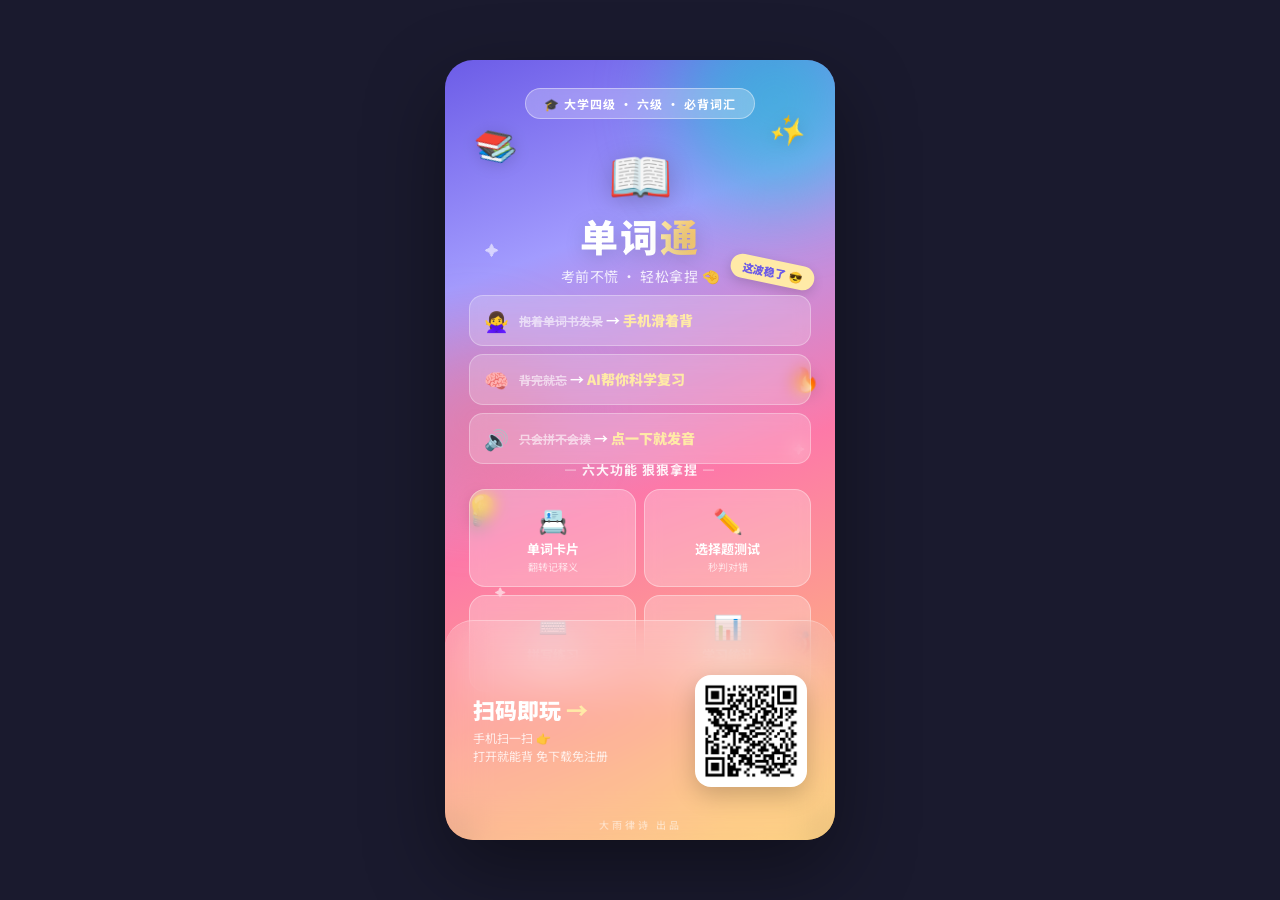
==== share-poster.html @ 096e8c7e "feat: add cloud sync + parent monitoring panel - js/sync.js: GitHub Contents API sync module (deboun" ====
<!DOCTYPE html>
<html lang="zh-CN">
<head>
<meta charset="UTF-8">
<meta name="viewport" content="width=device-width, initial-scale=1.0">
<title>单词通 - 分享海报</title>
<style>
  @import url('https://fonts.googleapis.com/css2?family=Noto+Sans+SC:wght@400;700;900&display=swap');

  * { margin: 0; padding: 0; box-sizing: border-box; }

  body {
    display: flex;
    justify-content: center;
    align-items: center;
    min-height: 100vh;
    background: #1a1a2e;
    font-family: 'Noto Sans SC', -apple-system, BlinkMacSystemFont, 'PingFang SC', 'Microsoft YaHei', sans-serif;
  }

  .poster {
    width: 390px;
    height: 780px;
    position: relative;
    overflow: hidden;
    border-radius: 28px;
    background: linear-gradient(160deg, #6C5CE7 0%, #A29BFE 25%, #FD79A8 55%, #FDCB6E 100%);
    box-shadow: 0 30px 80px rgba(0,0,0,0.4);
  }

  /* ---- 背景装饰 ---- */
  .blob {
    position: absolute;
    border-radius: 50%;
    filter: blur(40px);
    opacity: 0.5;
  }
  .blob-1 { width: 200px; height: 200px; background: #00CEC9; top: -60px; right: -40px; }
  .blob-2 { width: 160px; height: 160px; background: #FF6B6B; top: 280px; left: -50px; opacity: 0.35; }
  .blob-3 { width: 180px; height: 180px; background: #FDCB6E; bottom: -40px; right: -30px; opacity: 0.4; }

  /* 散落的装饰emoji */
  .deco-emoji {
    position: absolute;
    font-size: 28px;
    filter: drop-shadow(0 2px 8px rgba(0,0,0,0.15));
  }
  .deco-1 { top: 60px; left: 30px; transform: rotate(-15deg); font-size: 32px; }
  .deco-2 { top: 48px; right: 28px; transform: rotate(20deg); }
  .deco-3 { top: 300px; right: 16px; transform: rotate(-10deg); font-size: 24px; }
  .deco-4 { bottom: 310px; left: 18px; transform: rotate(15deg); font-size: 30px; }
  .deco-5 { bottom: 180px; right: 24px; transform: rotate(-20deg); font-size: 26px; }

  /* ---- 顶部标签 ---- */
  .top-badge {
    position: absolute;
    top: 28px;
    left: 50%;
    transform: translateX(-50%);
    background: rgba(255,255,255,0.25);
    backdrop-filter: blur(10px);
    -webkit-backdrop-filter: blur(10px);
    border: 1px solid rgba(255,255,255,0.4);
    border-radius: 20px;
    padding: 6px 18px;
    font-size: 12px;
    font-weight: 700;
    color: #fff;
    letter-spacing: 1px;
    white-space: nowrap;
  }

  /* ---- 主标题区 ---- */
  .hero {
    position: absolute;
    top: 75px;
    left: 0;
    right: 0;
    text-align: center;
    color: #fff;
  }

  .hero-emoji {
    font-size: 52px;
    margin-bottom: 4px;
    filter: drop-shadow(0 4px 12px rgba(0,0,0,0.2));
  }

  .hero-title {
    font-size: 38px;
    font-weight: 900;
    letter-spacing: 2px;
    line-height: 1.15;
    text-shadow: 0 4px 20px rgba(0,0,0,0.15);
  }

  .hero-title .accent {
    background: linear-gradient(90deg, #FFEAA7, #FDCB6E);
    -webkit-background-clip: text;
    -webkit-text-fill-color: transparent;
    background-clip: text;
  }

  .hero-sub {
    font-size: 14px;
    margin-top: 8px;
    opacity: 0.85;
    font-weight: 400;
    letter-spacing: 0.5px;
  }

  /* ---- 中间痛点文案 ---- */
  .pain-points {
    position: absolute;
    top: 235px;
    left: 24px;
    right: 24px;
    display: flex;
    flex-direction: column;
    gap: 8px;
  }

  .pain-item {
    background: rgba(255,255,255,0.2);
    backdrop-filter: blur(8px);
    -webkit-backdrop-filter: blur(8px);
    border: 1px solid rgba(255,255,255,0.3);
    border-radius: 14px;
    padding: 10px 14px;
    display: flex;
    align-items: center;
    gap: 10px;
    color: #fff;
    font-size: 14px;
    font-weight: 700;
  }

  .pain-item .icon {
    font-size: 20px;
    flex-shrink: 0;
  }

  .pain-item .text {
    line-height: 1.3;
  }

  .pain-item .strike {
    text-decoration: line-through;
    opacity: 0.6;
    font-size: 12px;
  }

  .pain-item .new {
    color: #FFEAA7;
    font-weight: 900;
  }

  /* ---- 功能卡片 ---- */
  .features {
    position: absolute;
    top: 400px;
    left: 24px;
    right: 24px;
  }

  .features-title {
    text-align: center;
    color: #fff;
    font-size: 13px;
    font-weight: 700;
    margin-bottom: 10px;
    opacity: 0.9;
    letter-spacing: 1px;
  }

  .feature-grid {
    display: grid;
    grid-template-columns: repeat(2, 1fr);
    gap: 8px;
  }

  .feature-card {
    background: rgba(255,255,255,0.25);
    backdrop-filter: blur(8px);
    -webkit-backdrop-filter: blur(8px);
    border: 1px solid rgba(255,255,255,0.35);
    border-radius: 16px;
    padding: 12px 10px;
    text-align: center;
    color: #fff;
  }

  .feature-card .f-icon {
    font-size: 24px;
    margin-bottom: 4px;
  }

  .feature-card .f-name {
    font-size: 13px;
    font-weight: 700;
    line-height: 1.2;
  }

  .feature-card .f-desc {
    font-size: 10px;
    opacity: 0.7;
    margin-top: 2px;
  }

  /* ---- 底部二维码区 ---- */
  .qr-section {
    position: absolute;
    bottom: 0;
    left: 0;
    right: 0;
    height: 220px;
    background: rgba(255,255,255,0.15);
    backdrop-filter: blur(20px);
    -webkit-backdrop-filter: blur(20px);
    border-top: 1px solid rgba(255,255,255,0.3);
    border-radius: 28px 28px 28px 28px;
    display: flex;
    align-items: center;
    justify-content: center;
    gap: 20px;
    padding: 0 28px;
  }

  .qr-left {
    flex: 1;
    color: #fff;
  }

  .qr-left .cta {
    font-size: 22px;
    font-weight: 900;
    line-height: 1.2;
    margin-bottom: 6px;
  }

  .qr-left .cta .highlight {
    color: #FFEAA7;
  }

  .qr-left .scan-tip {
    font-size: 12px;
    opacity: 0.8;
    line-height: 1.5;
  }

  .qr-left .scan-tip .arrow {
    display: inline-block;
    animation: nudge 1.5s ease-in-out infinite;
  }

  @keyframes nudge {
    0%, 100% { transform: translateX(0); }
    50% { transform: translateX(4px); }
  }

  .qr-right {
    position: relative;
  }

  .qr-frame {
    background: #fff;
    padding: 8px;
    border-radius: 16px;
    box-shadow: 0 8px 24px rgba(0,0,0,0.2);
  }

  .qr-frame img {
    width: 96px;
    height: 96px;
    display: block;
  }

  .qr-corner {
    position: absolute;
    font-size: 18px;
  }
  .qr-corner.tl { top: -8px; left: -8px; }
  .qr-corner.br { bottom: -8px; right: -8px; }

  /* ---- 签名 ---- */
  .signature {
    position: absolute;
    bottom: 8px;
    left: 0;
    right: 0;
    text-align: center;
    font-size: 10px;
    color: rgba(255,255,255,0.5);
    letter-spacing: 3px;
    font-weight: 500;
  }

  /* ---- 闪光点装饰 ---- */
  .sparkle {
    position: absolute;
    color: rgba(255,255,255,0.6);
    font-size: 14px;
  }
  .sp-1 { top: 180px; left: 40px; }
  .sp-2 { top: 210px; right: 50px; font-size: 10px; }
  .sp-3 { top: 380px; right: 30px; font-size: 12px; }
  .sp-4 { bottom: 240px; left: 50px; font-size: 11px; }

  /* ---- 流行语标签 ---- */
  .slang-tag {
    position: absolute;
    top: 200px;
    right: 20px;
    background: #FFEAA7;
    color: #6C5CE7;
    font-size: 11px;
    font-weight: 900;
    padding: 4px 12px;
    border-radius: 12px;
    transform: rotate(12deg);
    box-shadow: 0 4px 12px rgba(0,0,0,0.15);
  }
</style>
</head>
<body>
  <div class="poster">
    <!-- 背景装饰 -->
    <div class="blob blob-1"></div>
    <div class="blob blob-2"></div>
    <div class="blob blob-3"></div>

    <!-- 散落emoji -->
    <div class="deco-emoji deco-1">📚</div>
    <div class="deco-emoji deco-2">✨</div>
    <div class="deco-emoji deco-3">🔥</div>
    <div class="deco-emoji deco-4">💡</div>
    <div class="deco-emoji deco-5">🎯</div>

    <!-- 闪光点 -->
    <div class="sparkle sp-1">✦</div>
    <div class="sparkle sp-2">✦</div>
    <div class="sparkle sp-3">✦</div>
    <div class="sparkle sp-4">✦</div>

    <!-- 顶部标签 -->
    <div class="top-badge">🎓 大学四级 · 六级 · 必背词汇</div>

    <!-- 主标题 -->
    <div class="hero">
      <div class="hero-emoji">📖</div>
      <div class="hero-title">单词<span class="accent">通</span></div>
      <div class="hero-sub">考前不慌 · 轻松拿捏 🤏</div>
    </div>

    <!-- 流行语标签 -->
    <div class="slang-tag">这波稳了 😎</div>

    <!-- 痛点文案 -->
    <div class="pain-points">
      <div class="pain-item">
        <span class="icon">🙅‍♀️</span>
        <span class="text">
          <span class="strike">抱着单词书发呆</span>
          → <span class="new">手机滑着背</span>
        </span>
      </div>
      <div class="pain-item">
        <span class="icon">🧠</span>
        <span class="text">
          <span class="strike">背完就忘</span>
          → <span class="new">AI帮你科学复习</span>
        </span>
      </div>
      <div class="pain-item">
        <span class="icon">🔊</span>
        <span class="text">
          <span class="strike">只会拼不会读</span>
          → <span class="new">点一下就发音</span>
        </span>
      </div>
    </div>

    <!-- 功能卡片 -->
    <div class="features">
      <div class="features-title">— 六大功能 狠狠拿捏 —</div>
      <div class="feature-grid">
        <div class="feature-card">
          <div class="f-icon">📇</div>
          <div class="f-name">单词卡片</div>
          <div class="f-desc">翻转记释义</div>
        </div>
        <div class="feature-card">
          <div class="f-icon">✏️</div>
          <div class="f-name">选择题测试</div>
          <div class="f-desc">秒判对错</div>
        </div>
        <div class="feature-card">
          <div class="f-icon">⌨️</div>
          <div class="f-name">拼写练习</div>
          <div class="f-desc">手敲记更牢</div>
        </div>
        <div class="feature-card">
          <div class="f-icon">📊</div>
          <div class="f-name">学习统计</div>
          <div class="f-desc">进度看得见</div>
        </div>
      </div>
    </div>

    <!-- 底部二维码 -->
    <div class="qr-section">
      <div class="qr-left">
        <div class="cta">扫码即玩 <span class="highlight">→</span></div>
        <div class="scan-tip">
          手机扫一扫 <span class="arrow">👉</span><br>
          打开就能背 免下载免注册
        </div>
      </div>
      <div class="qr-right">
        <div class="qr-frame">
          <img src="[data-uri]" alt="QR Code" />
        </div>
      </div>
    </div>

    <!-- 签名 -->
    <div class="signature">大雨律诗 出品</div>
  </div>
</body>
</html>
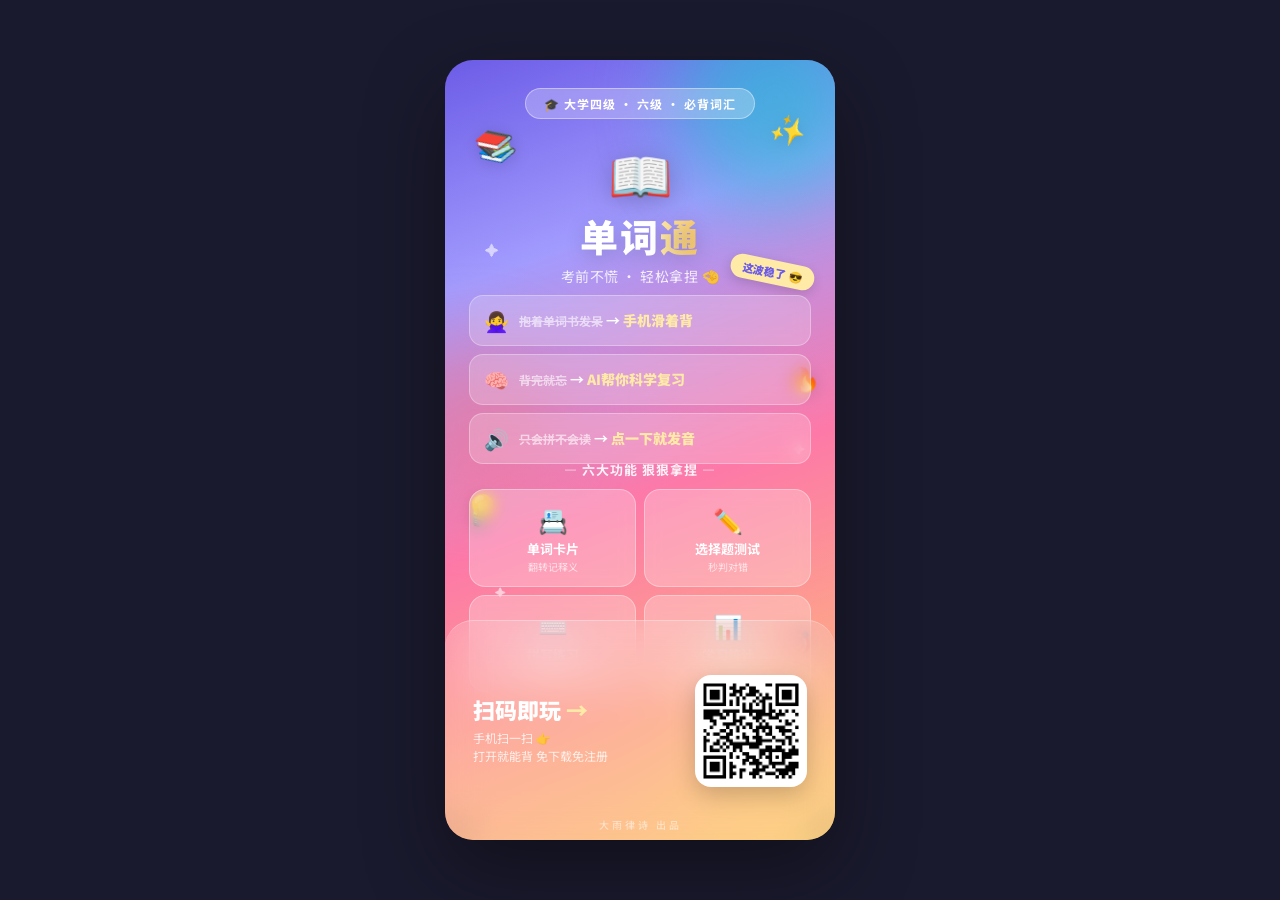
==== commit 28dfbcd3: "fix: update poster QR code to GitHub Pages URL" ====
--- a/share-poster.html
+++ b/share-poster.html
@@ -418,7 +418,7 @@
       </div>
       <div class="qr-right">
         <div class="qr-frame">
-          <img src="[data-uri]" alt="QR Code" />
+          <img src="[data-uri]" alt="QR Code" />
         </div>
       </div>
     </div>
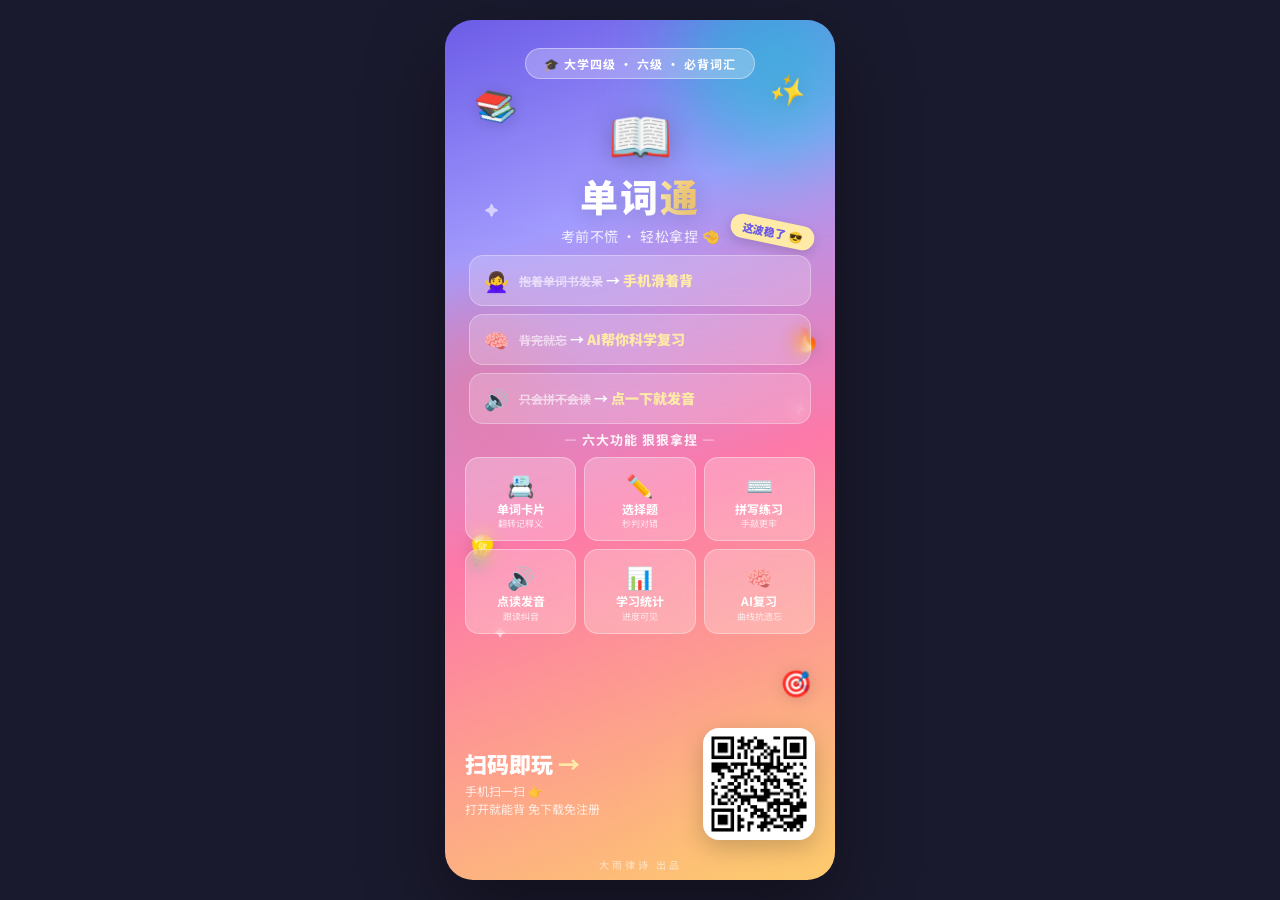
==== commit 700e66b5: "feat: enlarge poster to 860h + add 2 missing feature cards (real 6 features)" ====
--- a/share-poster.html
+++ b/share-poster.html
@@ -20,7 +20,7 @@
 
   .poster {
     width: 390px;
-    height: 780px;
+    height: 860px;
     position: relative;
     overflow: hidden;
     border-radius: 28px;
@@ -158,9 +158,9 @@
   /* ---- 功能卡片 ---- */
   .features {
     position: absolute;
-    top: 400px;
-    left: 24px;
-    right: 24px;
+    top: 410px;
+    left: 20px;
+    right: 20px;
   }
 
   .features-title {
@@ -168,14 +168,14 @@
     color: #fff;
     font-size: 13px;
     font-weight: 700;
-    margin-bottom: 10px;
+    margin-bottom: 8px;
     opacity: 0.9;
     letter-spacing: 1px;
   }
 
   .feature-grid {
     display: grid;
-    grid-template-columns: repeat(2, 1fr);
+    grid-template-columns: repeat(3, 1fr);
     gap: 8px;
   }
 
@@ -184,46 +184,39 @@
     backdrop-filter: blur(8px);
     -webkit-backdrop-filter: blur(8px);
     border: 1px solid rgba(255,255,255,0.35);
-    border-radius: 16px;
-    padding: 12px 10px;
+    border-radius: 14px;
+    padding: 10px 6px;
     text-align: center;
     color: #fff;
   }
 
   .feature-card .f-icon {
-    font-size: 24px;
-    margin-bottom: 4px;
+    font-size: 22px;
+    margin-bottom: 2px;
   }
 
   .feature-card .f-name {
-    font-size: 13px;
+    font-size: 12px;
     font-weight: 700;
     line-height: 1.2;
   }
 
   .feature-card .f-desc {
-    font-size: 10px;
-    opacity: 0.7;
-    margin-top: 2px;
+    font-size: 9px;
+    opacity: 0.75;
+    margin-top: 1px;
   }
 
   /* ---- 底部二维码区 ---- */
   .qr-section {
     position: absolute;
-    bottom: 0;
-    left: 0;
-    right: 0;
-    height: 220px;
-    background: rgba(255,255,255,0.15);
-    backdrop-filter: blur(20px);
-    -webkit-backdrop-filter: blur(20px);
-    border-top: 1px solid rgba(255,255,255,0.3);
-    border-radius: 28px 28px 28px 28px;
+    bottom: 40px;
+    left: 20px;
+    right: 20px;
     display: flex;
     align-items: center;
     justify-content: center;
-    gap: 20px;
-    padding: 0 28px;
+    gap: 16px;
   }
 
   .qr-left {
@@ -391,18 +384,28 @@
         </div>
         <div class="feature-card">
           <div class="f-icon">✏️</div>
-          <div class="f-name">选择题测试</div>
+          <div class="f-name">选择题</div>
           <div class="f-desc">秒判对错</div>
         </div>
         <div class="feature-card">
           <div class="f-icon">⌨️</div>
           <div class="f-name">拼写练习</div>
-          <div class="f-desc">手敲记更牢</div>
+          <div class="f-desc">手敲更牢</div>
+        </div>
+        <div class="feature-card">
+          <div class="f-icon">🔊</div>
+          <div class="f-name">点读发音</div>
+          <div class="f-desc">跟读纠音</div>
         </div>
         <div class="feature-card">
           <div class="f-icon">📊</div>
           <div class="f-name">学习统计</div>
-          <div class="f-desc">进度看得见</div>
+          <div class="f-desc">进度可见</div>
+        </div>
+        <div class="feature-card">
+          <div class="f-icon">🧠</div>
+          <div class="f-name">AI复习</div>
+          <div class="f-desc">曲线抗遗忘</div>
         </div>
       </div>
     </div>
